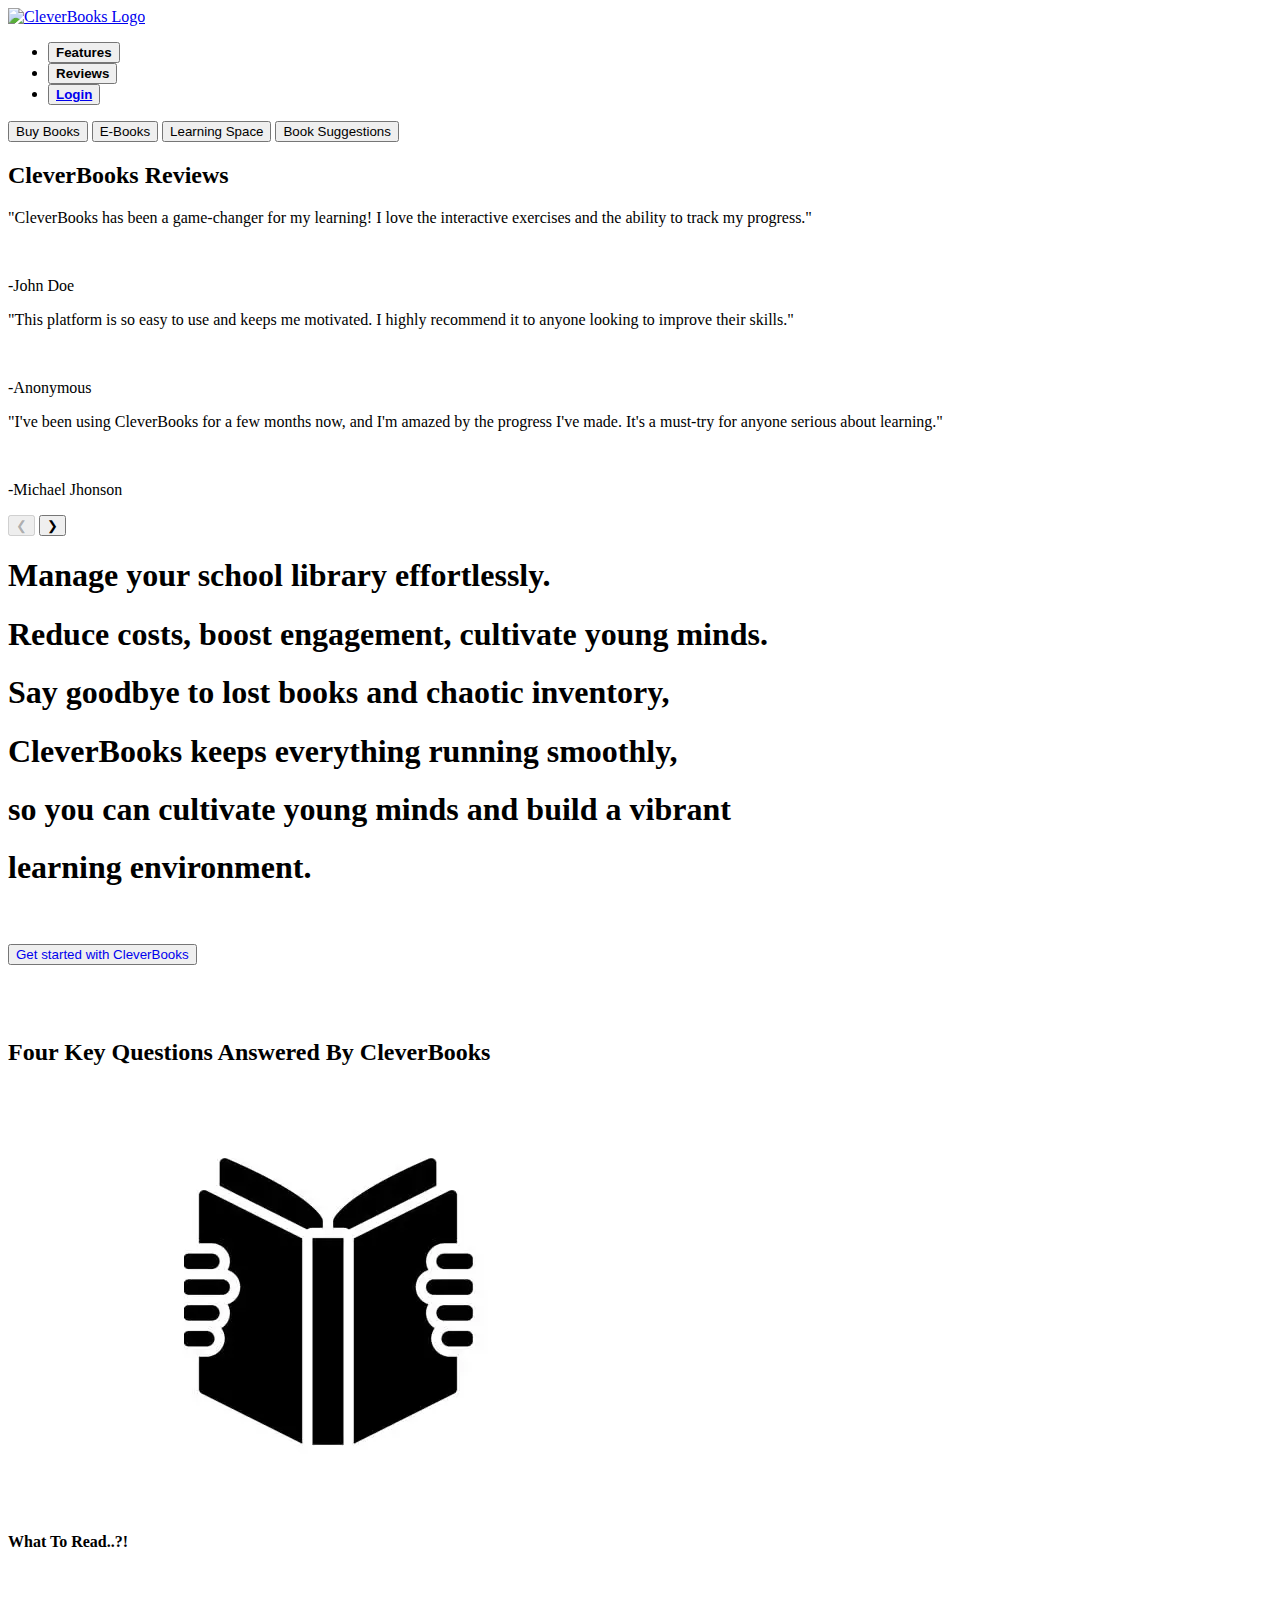
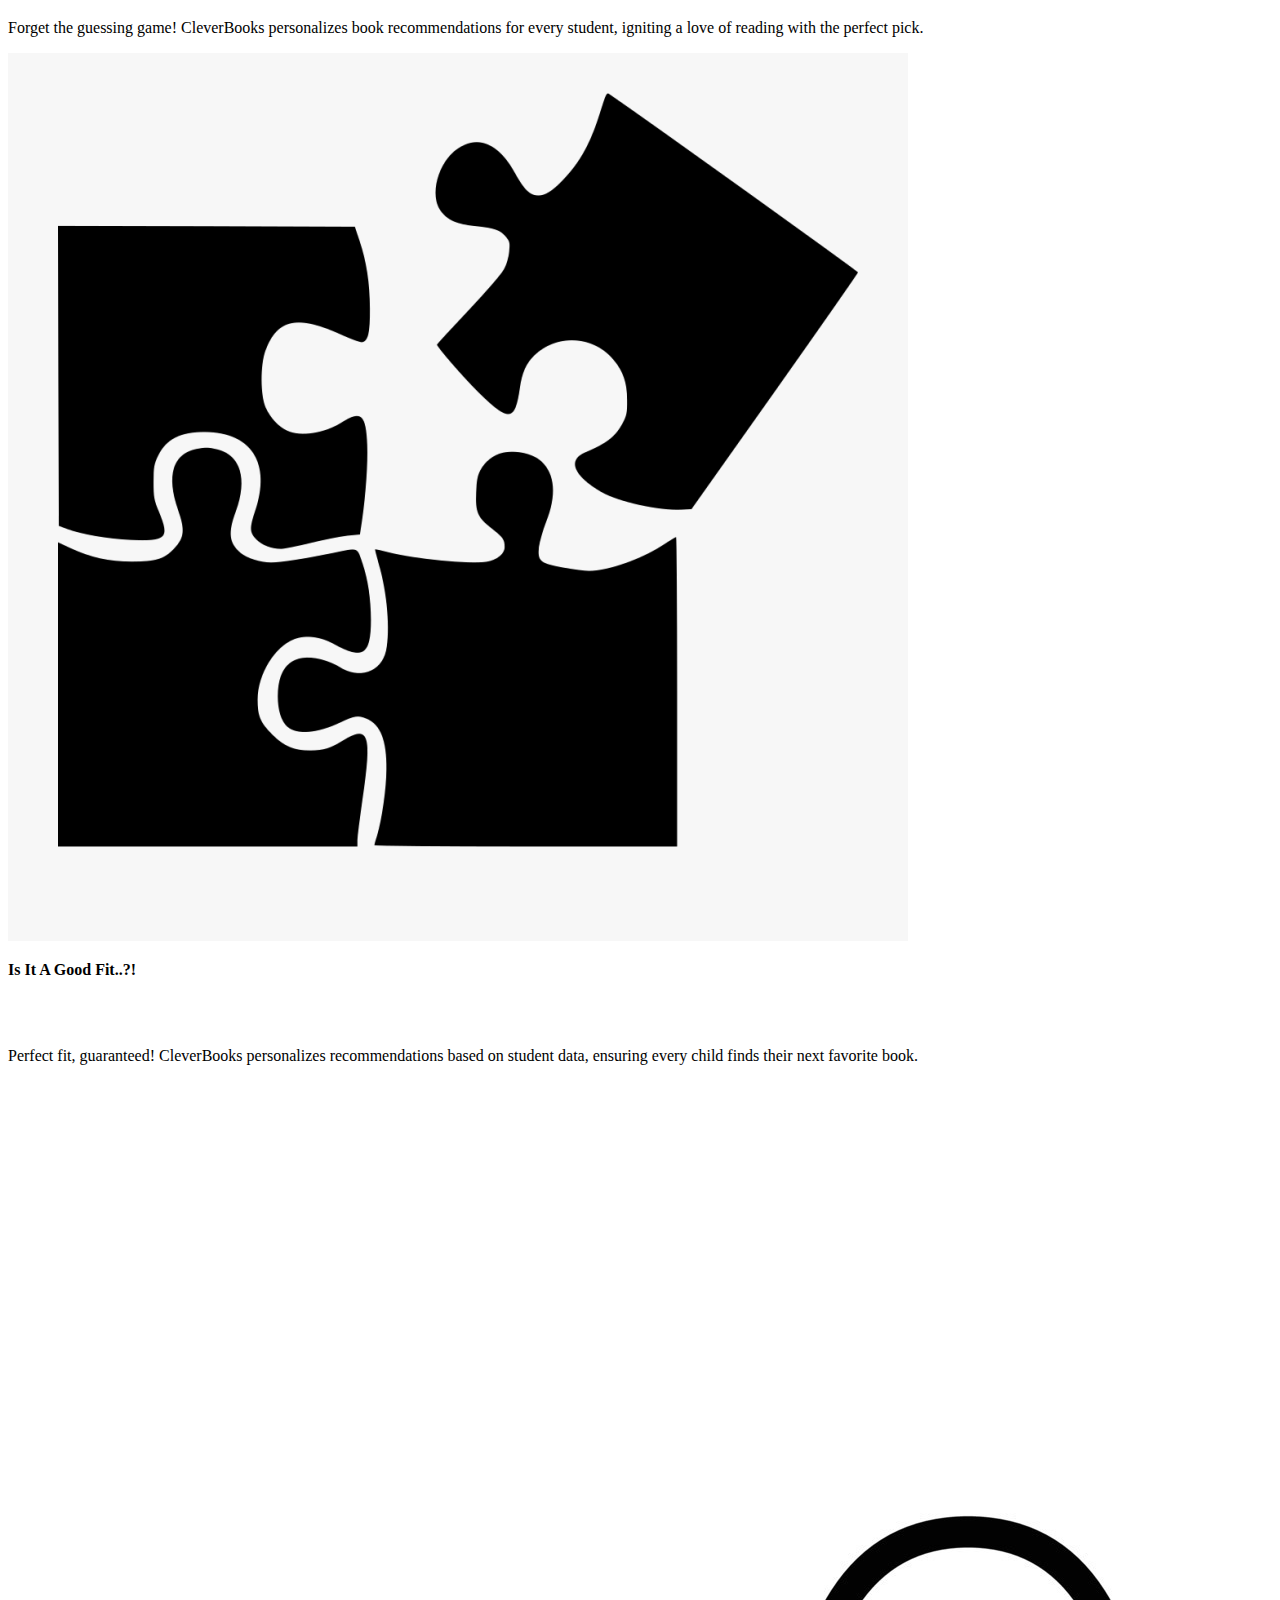
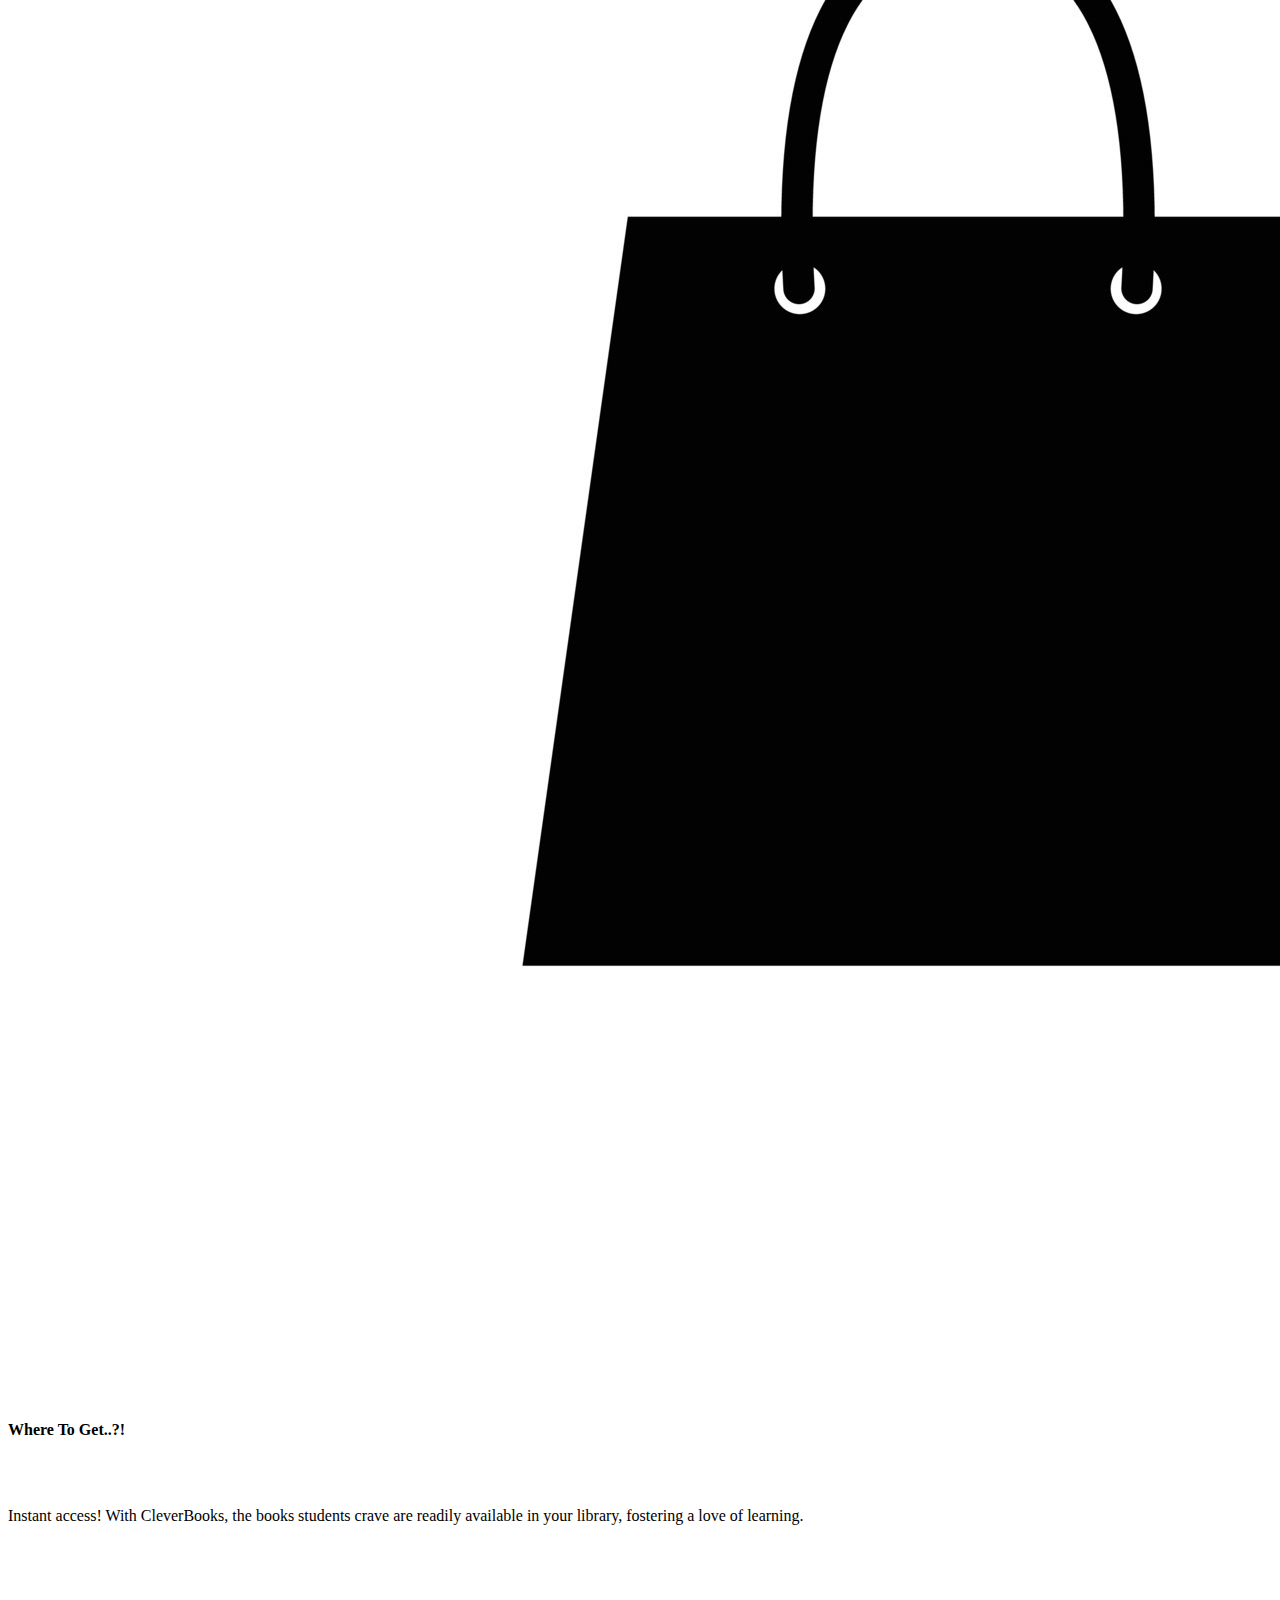
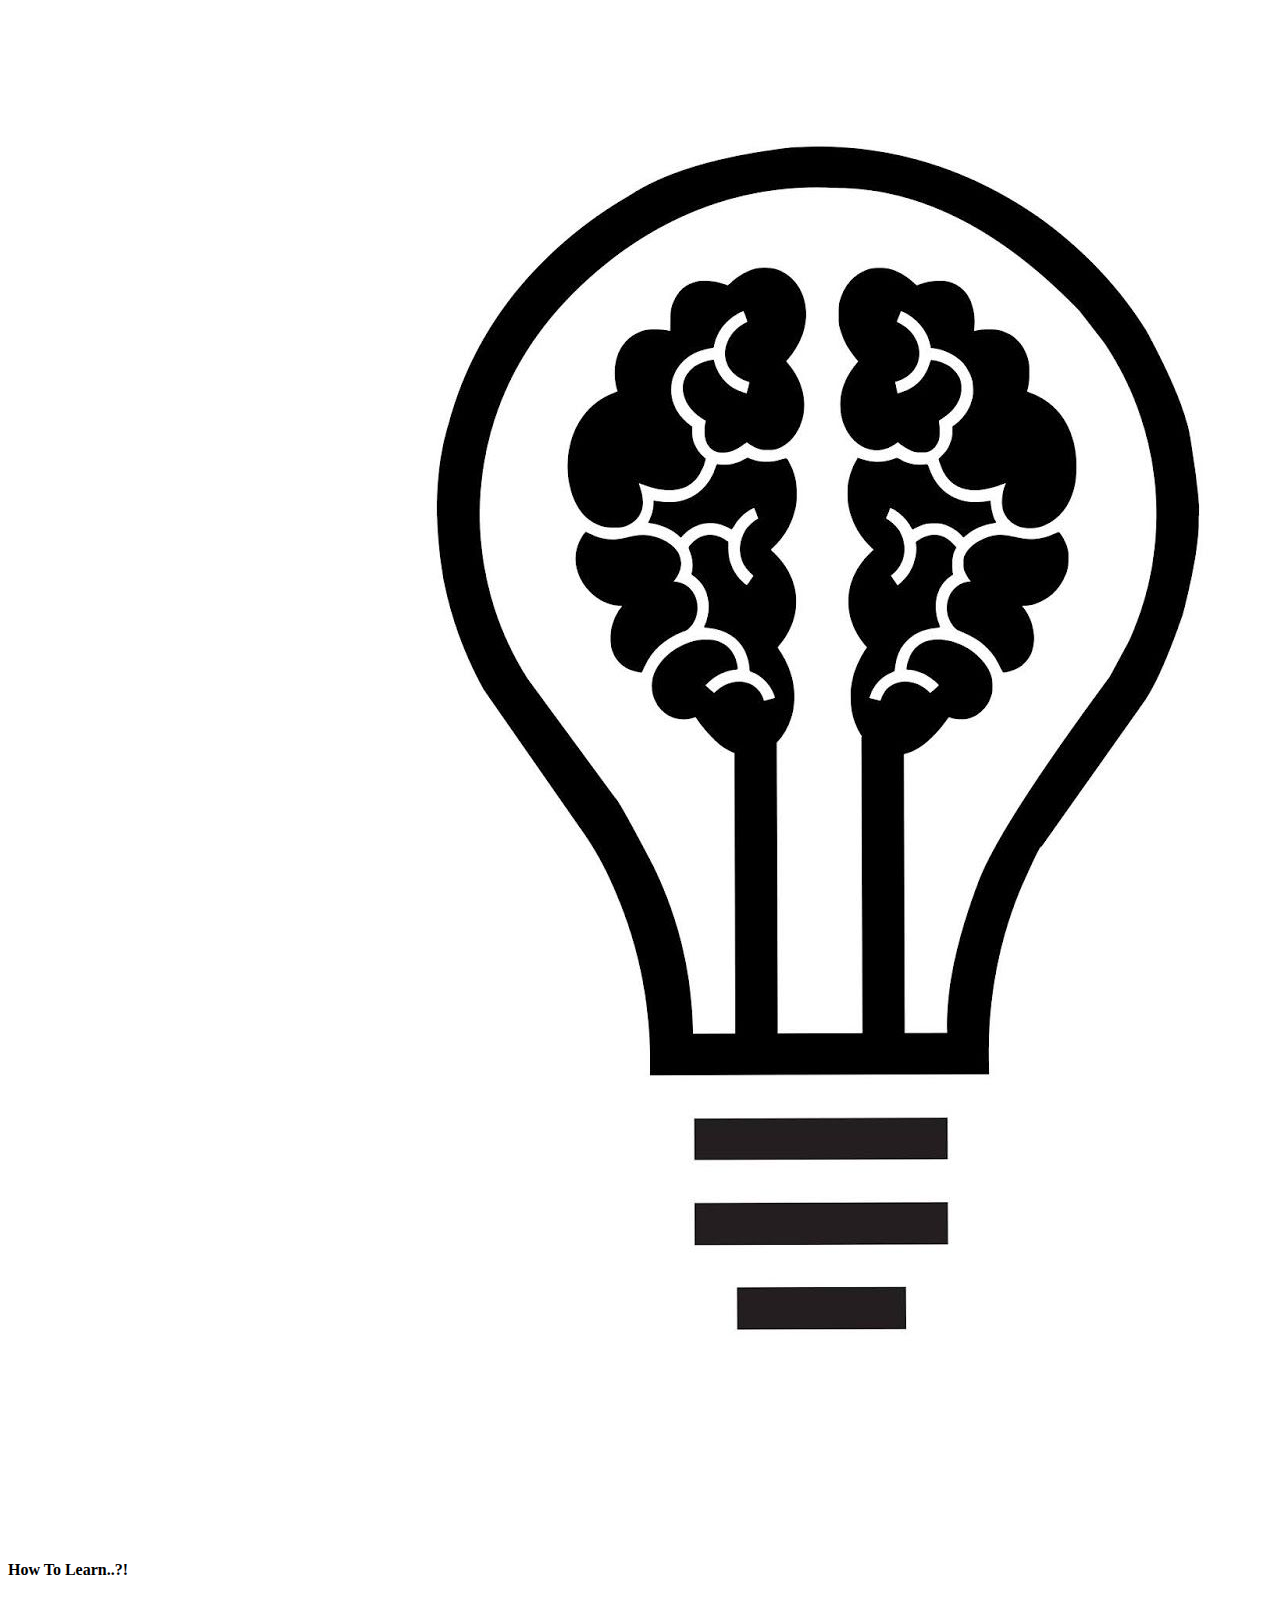
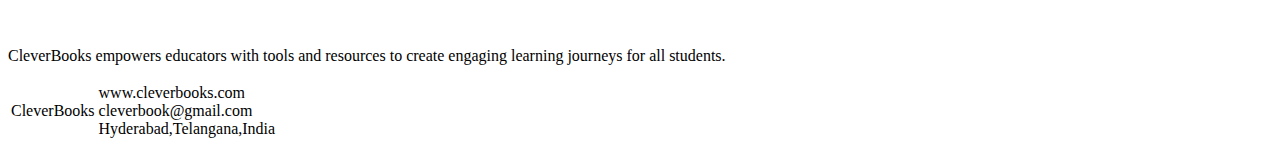
==== index.html @ 7f434627 "test" ====
<!DOCTYPE html>
<html lang="en">
<head>
    <meta charset="UTF-8">
    <meta name="viewport" content="width=device-width, initial-scale=1.0">
    <title>CleverBooks</title>
    <link rel="stylesheet" href="styles.css">
</head>
<body>
    <!-- Header Section -->
    <div class="background page page1">
        <header class="header">
            <div class="container">
                <div class="logo">
                    <a href="index.html"> <img src="logo.png" alt="CleverBooks Logo"></a>
                </div>
                <nav class="nav">
                    <ul>
                        <li><button class="pushbar-toggle" id="pushbar-toggle">
                            <b>Features</b>
                        </button></li>
                        <li><button class="Review-toggle" id="Review-toggle" type="button">
                            <b>Reviews</b>
                        </button></li>
                        <li><button class="login1"><a href="login.html"><b>Login</b></a></button></li>
                    </ul>
                </nav>
            </div>
        </header>
    

    <!-- Pushbar Section -->
    <div class="pushbar" id="pushbar">
        <div class="pushbar-toggle-row">  
            <button class="pushbar-option">
                <span>Buy Books</span>
            </button>
            <button class="pushbar-option">
                <span>E-Books</span>
            </button>
            <button class="pushbar-option">
                <span>Learning Space</span>
            </button>
            <button class="pushbar-option">
                <span>Book Suggestions</span>
            </button>
        </div>
    </div>

    <!-- Reviews Section -->
    <div class="review-container" id="review-container">
        <h2 class="review_head">CleverBooks Reviews</h2>
        <div class="review-wrapper">
            <div class="review active">
                <p>"CleverBooks has been a game-changer for my learning! I love the interactive exercises and the ability to track my progress."</p><br>
                <p class="reviewer">-John Doe</p>
            </div>
            <div class="review">
                <p>"This platform is so easy to use and keeps me motivated. I highly recommend it to anyone looking to improve their skills."</p><br>
                <p class="reviewer">-Anonymous</p>
            </div>
            <div class="review">
                <p>"I've been using CleverBooks for a few months now, and I'm amazed by the progress I've made. It's a must-try for anyone serious about learning."</p><br>
                <p class="reviewer">-Michael Jhonson</p>
            </div>
        </div>
        <div class="navigation-buttons">
            <button id="prevBtn">❮</button>
            <button id="nextBtn">❯</button>
        </div>
    </div>

    <!-- Rest of the Content -->
    <h1 class="tag1">Manage your school library effortlessly.</h1>
    <h1 class="tag"> Reduce costs, boost engagement, cultivate young minds.</h1>
    <h1 class="Info">Say goodbye to lost books and chaotic inventory,</h1>
    <h1 class="Info1">  CleverBooks keeps everything running smoothly, </h1>
    <h1 class="Info1">so you can cultivate young minds and build a vibrant </h1>
    <h1 class="Info1">learning environment.</h1><br><br>
    <div class="get-started-container">
        <button class="get-started-button" id="get-started-button"><a href="login.html" style="text-decoration: none;">Get started with CleverBooks</a></button>
    </div><br><br><br>
</div>
    <div class="next-section">
        <h2 class="question"><b>Four Key Questions Answered By CleverBooks</b></h2>
        <div class="answer-container">
            <div class="answer-box">
                <img src="What_to_read.webp" >
                <p><b>What To Read..?!</b></p><br><br>
                <p>Forget the guessing game! CleverBooks 
                    personalizes book recommendations for 
                    every student, igniting a love of reading 
                    with the perfect pick.</p>
            </div>
            <div class="answer-box">
                <img src="Good_fit.png" >
              <p><b>Is It A Good Fit..?!</b></p><br><br>
              <p>Perfect fit, guaranteed! CleverBooks 
                personalizes recommendations based on 
                student data, ensuring every child finds 
                their next favorite book.</p>
            </div>
            <div class="answer-box">
                <img src="Where.jpg" >
              <p><b>Where To Get..?!</b></p><br><br>
              <p>Instant access! With CleverBooks, the books 
                students crave are readily available in your 
                library, fostering a love of learning.</p>
            </div>
            <div class="answer-box">
                <img src="Learn.jpg" >
              <p><b>How To Learn..?!</b></p><br><br>
              <p>CleverBooks empowers educators with tools and 
                resources to create engaging learning journeys 
                for all students.</p>
            </div>
        </div>
    </div>
<div class="footer_section">
    <table class="footer">
        <tr class="footer1">
            <td class="foot1">CleverBooks</td>
            <td class="foot2">www.cleverbooks.com<br>cleverbook@gmail.com<br>Hyderabad,Telangana,India</td>
        </tr>
    </table>
</div>
    
    <script src="Script.js"></script>
</body>
</html>
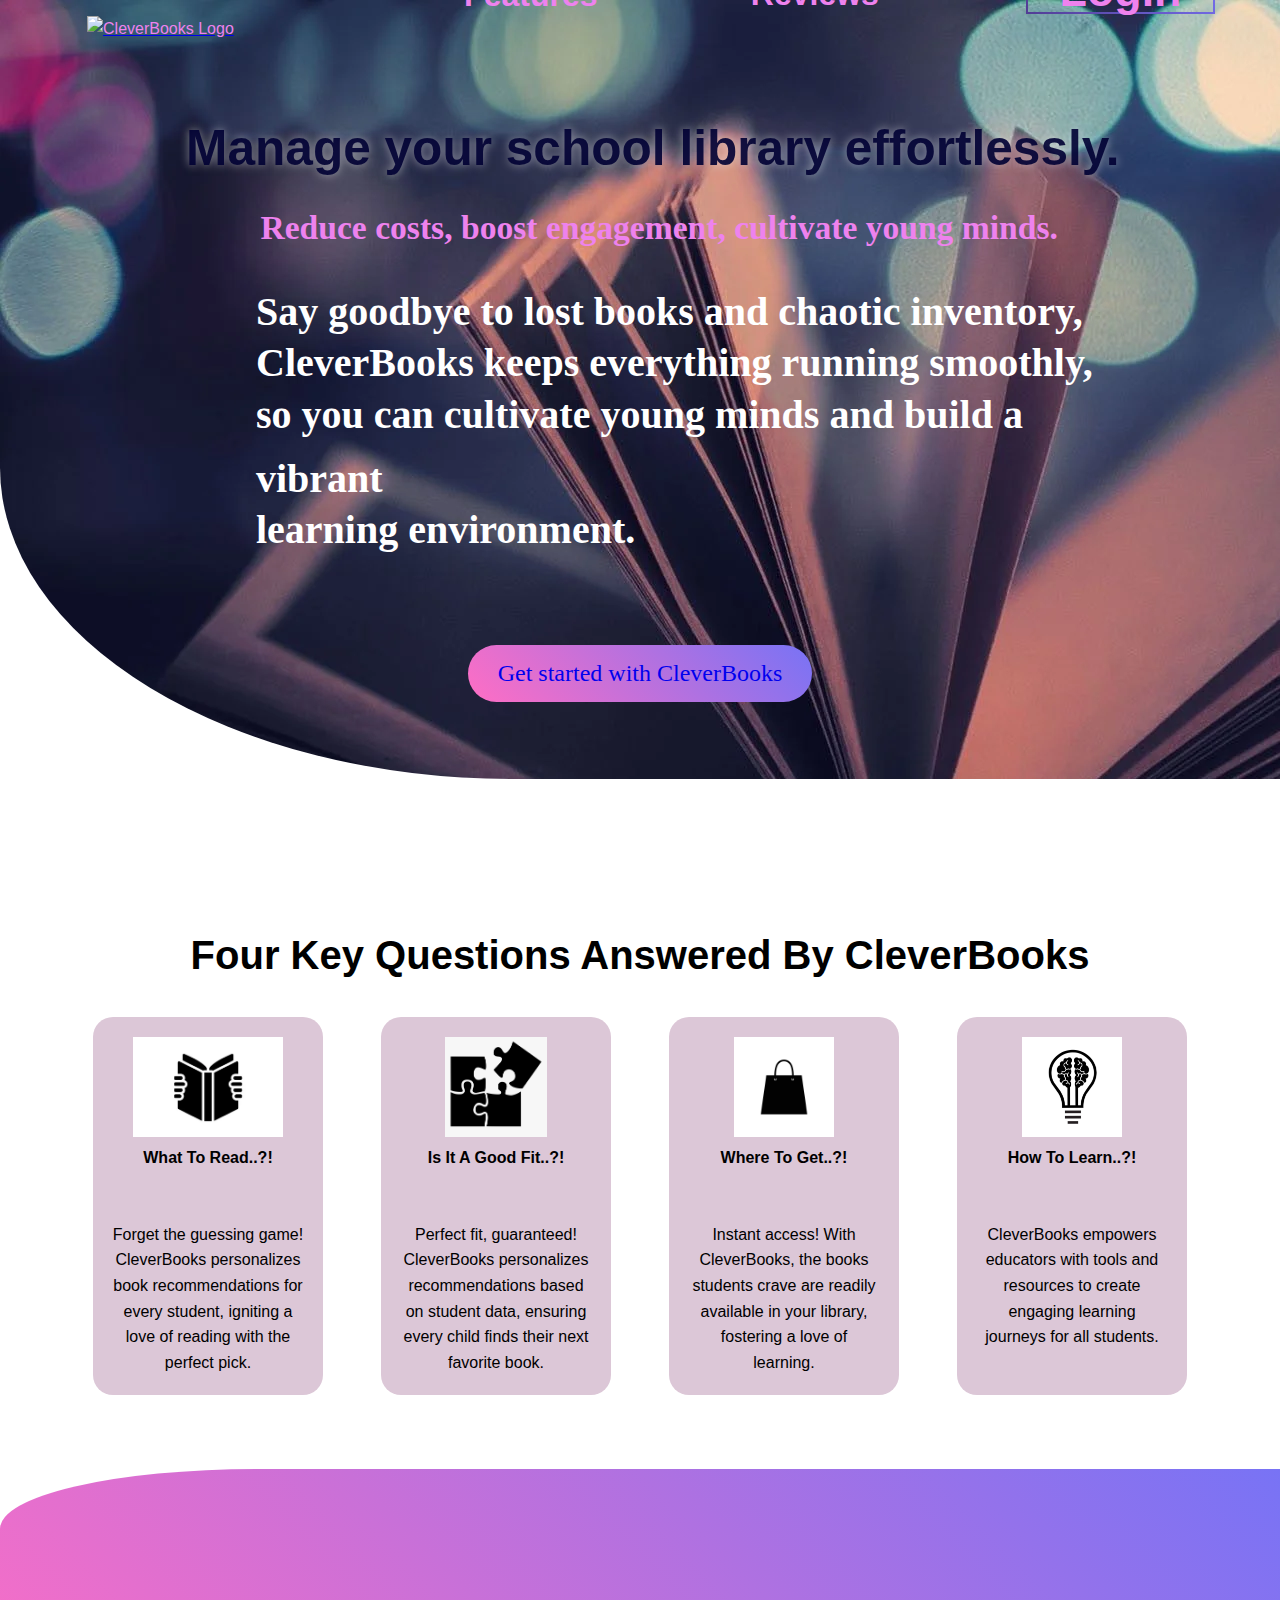
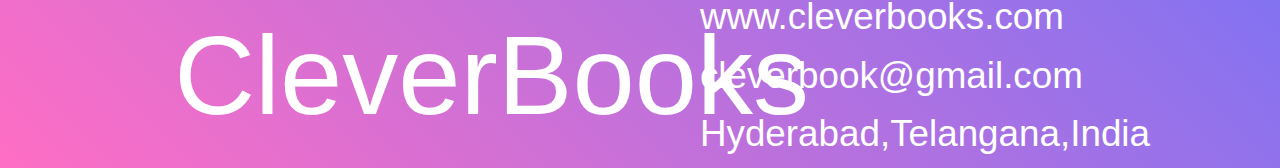
==== commit 7e0cb85d: "Update index.html" ====
--- a/index.html
+++ b/index.html
@@ -4,7 +4,7 @@
     <meta charset="UTF-8">
     <meta name="viewport" content="width=device-width, initial-scale=1.0">
     <title>CleverBooks</title>
-    <link rel="stylesheet" href="styles.css">
+    <link rel="stylesheet" href="Styles.css">
 </head>
 <body>
     <!-- Header Section -->
--- a/Styles.css
+++ b/Styles.css
@@ -0,0 +1,795 @@
+
+
+
+* {
+    margin: 0;
+    padding: 0;
+    box-sizing: border-box;
+}
+
+
+
+
+body {
+    font-family: Arial, sans-serif;
+    line-height: 1.6;
+    color: #fff;
+
+    border-radius: 20px;
+    background-size: cover;
+    background-repeat: no-repeat;
+    height: 100vh;
+    max-height: 100%;
+
+}
+.background{
+    border-bottom-left-radius: 40%;
+    background-image: url('background.webp');
+
+}
+
+.container {
+    width: 80%;
+    margin: 0 auto;
+    padding: 0;
+    
+}
+header{
+    transition: opacity 0.3s ease-in-out;
+}
+
+.header {
+    color: red;
+    padding: 1rem 0;
+    border-radius: 50%;
+}
+
+.header .logo img {
+    max-height: 100%;
+    max-width: 100%;
+    display: flex;
+    cursor: pointer;
+    margin-left: -4%;
+    color: violet;
+}
+
+.header .nav ul {
+    list-style: none;
+    display: flex;
+    justify-content: flex-end;
+}
+
+.header .nav ul li {
+    margin-left: 15%;
+    margin-top: -7%;
+}
+
+.pushbar-toggle, .Review-toggle{
+    border: transparent;
+    background-color: transparent;
+    color: violet;
+    text-decoration: none;
+    padding: 5%;
+    border-radius: 50%;
+    transition: color 0.3s;
+    font-family: 'Ink Free', sans-serif;
+    font-size: 200%;
+    cursor: pointer;
+}
+
+
+
+.pushbar {
+    display: none; /* Initially hidden */
+     /* Pushbar positioning */
+     /* Pushbar height */
+    background-color: aqua; /* Optional background overlay */
+    margin-top: -10%;
+    position: fixed; /* Set toggle position to absolute */
+    top: 50%; /* Center vertically within tagline */
+    left: 50%; /* Center horizontally within tagline */
+    transform: translate(-50%, -20%);
+    width: 100%;
+    align-items: center;
+    height: 16%;
+    z-index: 1000;
+    transition: tranform 0.3s ease-in-out;
+  }
+  .review-container {
+    position: relative;
+    background-color: transparent;
+    background-size: cover;
+    background-position: center;
+    border-radius: 10px;
+    padding: 1%;
+    box-shadow: 0 0 10px rgba(0, 0, 0, 0.1);
+    display: none;
+    transition: transform 0.5s ease-in-out;
+    max-width: 100%;
+    margin: 0 auto;
+    width: 80%;
+    margin-left: 10%;
+    z-index: 1001;
+    overflow: hidden;
+  }
+
+  .review-container.active {
+    display: flex;
+    flex-direction: column; /* Show review container when it has the 'active' class */
+    z-index: 1001;
+}
+
+  .pushbar.open {
+    display: block; /* Show pushbar when it has the 'open' class */
+    box-shadow: 0 0 10px 5px rgba(255, 255, 255, 0.7);
+  }
+  .header .nav ul li:hover .pushbar-toggle {
+    /* Define glow effect for hover state of navigation item */
+    box-shadow: 0 0 10px 5px rgba(255, 255, 255, 0.7);
+    
+    /* Adjust the color, size, and other properties as needed */
+}
+
+.header .nav ul li:hover .Review-toggle {
+    /* Define glow effect for hover state of navigation item */
+    box-shadow: 0 0 10px 5px rgba(255, 255, 255, 0.7);
+    
+    /* Adjust the color, size, and other properties as needed */
+}
+.pushbar-toggle-row{
+    display: flex; /* Allow buttons to be placed in a single line */
+  justify-content: space-between; /* Distribute buttons evenly */
+ 
+}
+
+  
+  .pushbar-option {
+    display: flex; /* Allow for centering elements within the button */
+    align-items: center; /* Align content vertically within the button */
+    justify-content: center; /* Align content horizontally within the button */
+     /* Make each button occupy full width */
+     /* Remove default button border */
+    background-color: transparent; /* Remove default button background */
+     /* Remove default button padding */
+    cursor: pointer; /* Indicate interactivity on hover */
+    
+    margin-top: 0%;
+    border-color: transparent ;
+    background: linear-gradient(45deg, #ff6ec4, #7873f5);
+    width: 25%;
+    font-size: 300%; /* Adjust text size */
+  font-family: Arial, sans-serif; /* Change font family to Arial */
+  padding: 8px 15px; 
+  transition: background 0.3s ease, box-shadow 0.3s ease;
+}
+.pushbar-option:hover {
+    box-shadow: 0 0 10px 5px rgba(255, 255, 255, 0.7); /* Add hover effect with box-shadow */
+  }
+
+  .pushbar-toggle .pushbar-toggle-row  button .pushbar-option {
+    /* Define glow effect for hover state of navigation item */
+    box-shadow: 0 0 10px 5px rgba(255, 255, 255, 0.7);
+    /* Adjust the color, size, and other properties as needed */
+
+}
+  
+ 
+  
+  .pushbar-option span {
+    margin-left: 10px; /* Add a margin to separate the icon from the text */
+  }
+  
+/* Existing styles */
+
+.hidden {
+    display: none !important;
+  }
+  
+  
+  
+  
+.header .nav ul li a {
+    color: violet;
+    text-decoration: none;
+    padding: 5%;
+    border-radius: 50%;
+    transition: color 0.3s;
+    font-family: 'Ink Free', sans-serif;
+    font-size: 200%;
+}
+
+.header .nav ul li:hover a {
+    /* Define glow effect for hover state of navigation item */
+    box-shadow: 0 0 10px 5px rgba(255, 255, 255, 0.7);
+    /* Adjust the color, size, and other properties as needed */
+}
+
+
+
+.tag1 {
+    font-size: 310%;
+    font-family:'Gill Sans', 'Gill Sans MT', Calibri, 'Trebuchet MS', sans-serif;
+    text-align: center;
+    margin-top: 4%;
+    margin-left: 2%;
+    animation: shine 2s infinite linear;
+    text-shadow: 0 0 10px rgba(255, 255, 255, 0.5);
+    color: rgba(0, 0, 51, 0.9);
+    position: relative; /* Set tagline position to relative */
+    
+}
+
+.tag {
+    font-size: 210%;
+    font-family: 'Great Vibes', cursive;
+    text-align: center;
+    margin-top: 1%;
+    margin-left: 3%;
+    color: violet;
+    position: relative; /* Set tagline position to relative */
+    
+  
+}
+
+
+
+
+@keyframes shine {
+    0% {
+        text-shadow: 0 0 10px rgba(255, 255, 255, 0.5);
+    }
+    50% {
+        text-shadow: 0 0 30px rgba(255, 255, 255, 1);
+    }
+    100% {
+        text-shadow: 0 0 10px rgba(255, 255, 255, 0.5);
+    }
+}
+
+.Info {
+    font-size: 250%;
+    font-family: 'Times New Roman', Times, serif;
+    margin-left: 20%;
+    margin-top: 2%;
+    margin-right: 10%;
+    position: relative; /* Set tagline position to relative */
+  
+}
+
+.Info1 {
+    font-size: 250%;
+    font-family: 'Times New Roman', Times, serif;
+    margin-left: 20%;
+    margin-top: -1%;
+    margin-right: 10%;
+    position: relative; /* Set tagline position to relative */
+}
+
+.login1 {
+    background: none;
+    border: 1% solid;
+    border-image-slice: 1;
+    border-width: 2px;
+    border-image-source: linear-gradient(45deg, #523d95, #7873f5);
+    color: rgb(166, 37, 166);
+    background-clip: text;
+    -webkit-background-clip: text;
+    font-size: 140%;
+    
+    text-align: center;
+    text-decoration: none;
+    display: inline-block;
+    cursor: pointer;
+    border-radius: 30%;
+    transition: all 0.3s ease;
+    margin-top: -5%;
+    font-family: Cambria, Cochin, Georgia, Times, 'Times New Roman', serif;
+    height: 70%;
+    width: 150%;
+}
+
+.login1:hover {
+    background: linear-gradient(45deg, #16093f, #7873f5);
+    color: white;
+    border-radius: 10%;
+}
+
+.login1:active {
+    background: linear-gradient(45deg, #ff6ec4, #7873f5);
+    color: white;
+    transform: translateY(2px);
+    border-radius: 10%;
+}
+
+.get-started-container {
+    margin-top: 2rem;
+    display: flex;
+    justify-content: center;
+    width: 100%;
+    text-decoration: none;
+}
+
+.get-started-button {
+    background: linear-gradient(45deg, #ff6ec4, #7873f5);
+    border: none;
+    color: white;
+    padding: 15px 30px;
+    text-align: center;
+    text-decoration: none; /* Remove underline */
+    display: inline-block;
+    font-size: 16px;
+    border-radius: 50px;
+    cursor: pointer;
+    transition: background 0.3s ease;
+    font-family: Cambria, Cochin, Georgia, Times, 'Times New Roman', serif;
+    font-size: 150%;
+}
+
+.get-started-button:hover {
+    background: linear-gradient(45deg, #7873f5, #ff6ec4);
+}
+
+
+.next-section {
+    background-color: white;
+    color: black;
+    padding: 5% 5%;
+}
+
+.question {
+    text-align: center;
+    margin-top: 7%;
+    font-size: 250%;
+}
+
+.answer-container {
+    display: flex;
+    flex-wrap: wrap;
+    justify-content: space-around;
+    margin-top: 20px;
+  }
+
+  .answer-box {
+    width: 20%;
+    background-color: #dcc7d7;
+    padding: 20px;
+    border-radius: 20px;
+    text-align: center;
+    margin: 10px;
+    
+    
+  }
+  .answer-box img{
+    height:100px;
+  }
+
+  /* Style your header and other elements as needed */
+
+
+  /*REVIEW*/
+
+
+
+  
+  .review-wrapper {
+    display: flex;
+    transition: transform 0.5s ease-in-out;
+  }
+  
+  .review {
+    flex-shrink: 0;
+    width: 100%;
+    padding: 3% 5% 5% 5%;
+    background-color: rgba(186, 156, 194, 0.793);
+    border-radius: 5px;
+    visibility: hidden;
+    opacity: 0;
+    transition: visibility 0.5s , opacity 0.5s;
+    color: black;
+    font-size: 300%;
+    font-family:'Times New Roman', Times, serif;
+    min-width: 100%;
+    margin-top: 0%;
+    
+  }
+  .review_head{
+    text-align: center;
+    font-size: 270%;
+    margin-top: -2%;
+    font-family:Georgia, 'Times New Roman', Times, serif;
+    font-style:italic;
+    color: rgb(135, 161, 89);
+    animation: shine 2s infinite linear;
+  }
+  
+  .review.active {
+    visibility: visible;
+    opacity: 1;
+  }
+  
+  #prevBtn, #nextBtn {
+    position: absolute;
+    top: 50%;
+    transform: translateY(-50%);
+    background-color: rgba(158, 111, 180, 0.668);
+    border: none;
+    color: black;
+    font-family: Impact, Haettenschweiler, 'Arial Narrow Bold', sans-serif;
+    font-size: 200%;
+    padding: 10px;
+    cursor: pointer;
+    height: 25%;
+    margin-top: 6%;
+  }
+  
+  #prevBtn {
+    left: 2%;
+    height: 83%;
+    margin-top: 1%;
+  }
+  
+  #nextBtn {
+    right: 2%;
+    height: 83%;
+    margin-top: 1%;
+  }
+  .navigation-buttons {
+    display: flex;
+    justify-content: space-between; /* Space buttons evenly within container */
+    margin-top: 20px; /* Add some space above the buttons */
+  }
+
+  button:disabled{
+    opacity: 0.5;
+    cursor: not-allowed;
+  }
+  
+  .navigation-buttons button {
+    background-color: #ddd; /* Light gray background */
+    border: none;
+    padding: 10px 15px; /* Add some padding for better click target */
+    border-radius: 5px; /* Rounded corners for a smoother look */
+    cursor: pointer; /* Indicate clickable behavior */
+    transition: background-color 0.2s ease; /* Add a smooth hover effect */
+  }
+  
+  .navigation-buttons button:hover {
+    background-color: #ccc; /* Change background color slightly on hover */
+  }
+  
+  
+  .reviewer {
+    text-align: center;
+    font-style: italic;
+  }
+
+  *,
+*::before,
+*::after {
+	box-sizing: border-box;
+}
+
+.log {
+	margin: 0;
+
+	background-image: url(background.webp);
+    
+}
+
+.forms-section {
+    background-image: url(background.webp);
+	display: flex;
+	flex-direction: column;
+	justify-content: center;
+	align-items: center;
+    border-bottom-left-radius: 10%;
+    border-bottom-right-radius: 10%;
+}
+
+
+
+.forms {
+	display: flex;
+	align-items: flex-start;
+	margin-top: 30px;
+}
+
+.form-wrapper {
+	animation: hideLayer .3s ease-out forwards;
+}
+
+.form-wrapper.is-active {
+	animation: showLayer .3s ease-in forwards;
+}
+
+@keyframes showLayer {
+	50% {
+		z-index: 1;
+	}
+	100% {
+		z-index: 1;
+	}
+}
+
+@keyframes hideLayer {
+	0% {
+		z-index: 1;
+	}
+	49.999% {
+		z-index: 1;
+	}
+}
+
+.switcher {
+	position: relative;
+	cursor: pointer;
+	display: block;
+	margin-right: auto;
+	margin-left: auto;
+	padding: 0;
+	text-transform: uppercase;
+	font-family: inherit;
+	font-size: 16px;
+	letter-spacing: .5px;
+	color: #b72626;
+	background-color: transparent;
+	border: none;
+	outline: none;
+	transform: translateX(0);
+	transition: all .3s ease-out;
+    margin-top: 20%;
+}
+
+.form-wrapper.is-active .switcher-login {
+	color: #fff;
+	transform: translateX(90px);
+}
+
+.form-wrapper.is-active .switcher-signup {
+	color: #fff;
+	transform: translateX(-90px);
+}
+
+.underline {
+	position: absolute;
+	bottom: -5px;
+	left: 0;
+	overflow: hidden;
+	pointer-events: none;
+	width: 100%;
+	height: 2px;
+}
+
+.underline::before {
+	content: '';
+	position: absolute;
+	top: 0;
+	left: inherit;
+	display: block;
+	width: inherit;
+	height: inherit;
+	background-color: currentColor;
+	transition: transform .2s ease-out;
+}
+
+.switcher-login .underline::before {
+	transform: translateX(101%);
+}
+
+.switcher-signup .underline::before {
+	transform: translateX(-101%);
+}
+
+.form-wrapper.is-active .underline::before {
+	transform: translateX(0);
+}
+
+.form {
+	overflow: hidden;
+	min-width: 260px;
+	margin-top: 35%;
+	padding: 30px 25px;
+  border-radius: 5px;
+	transform-origin: top;
+    
+    
+}
+
+.form-login {
+	animation: hideLogin .3s ease-out forwards;
+}
+
+.form-wrapper.is-active .form-login {
+	animation: showLogin .3s ease-in forwards;
+}
+
+@keyframes showLogin {
+	0% {
+		background: #d7e7f1;
+		transform: translate(40%, 10px);
+	}
+	50% {
+		transform: translate(0, 0);
+	}
+	100% {
+		background-color: #fff;
+		transform: translate(35%, -20px);
+	}
+}
+
+@keyframes hideLogin {
+	0% {
+		background-color: #fff;
+		transform: translate(35%, -20px);
+	}
+	50% {
+		transform: translate(0, 0);
+	}
+	100% {
+		background: #d7e7f1;
+		transform: translate(40%, 10px);
+	}
+}
+
+.form-signup {
+	animation: hideSignup .3s ease-out forwards;
+}
+
+.form-wrapper.is-active .form-signup {
+	animation: showSignup .3s ease-in forwards;
+}
+
+@keyframes showSignup {
+	0% {
+		background: #d7e7f1;
+		transform: translate(-40%, 10px) scaleY(.8);
+	}
+	50% {
+		transform: translate(0, 0) scaleY(.8);
+	}
+	100% {
+		background-color: #fff;
+		transform: translate(-35%, -20px) scaleY(1);
+	}
+}
+
+@keyframes hideSignup {
+	0% {
+		background-color: #fff;
+		transform: translate(-35%, -20px) scaleY(1);
+	}
+	50% {
+		transform: translate(0, 0) scaleY(.8);
+	}
+	100% {
+		background: #d7e7f1;
+		transform: translate(-40%, 10px) scaleY(.8);
+	}
+}
+
+.form fieldset {
+	position: relative;
+	opacity: 0;
+	margin: 0;
+	padding: 0;
+	border: 0;
+	transition: all .3s ease-out;
+}
+
+.form-login fieldset {
+	transform: translateX(-50%);
+}
+
+.form-signup fieldset {
+	transform: translateX(50%);
+}
+
+.form-wrapper.is-active fieldset {
+	opacity: 1;
+	transform: translateX(0);
+	transition: opacity .4s ease-in, transform .35s ease-in;
+}
+
+.form legend {
+	position: absolute;
+	overflow: hidden;
+	width: 1px;
+	height: 1px;
+	clip: rect(0 0 0 0);
+}
+
+.input-block {
+	margin-bottom: 20px;
+}
+
+.input-block label {
+	font-size: 14px;
+  color: #a1b4b4;
+}
+
+.input-block input {
+	display: block;
+	width: 100%;
+	margin-top: 8px;
+	padding-right: 15px;
+	padding-left: 15px;
+	font-size: 16px;
+	line-height: 40px;
+	color: #3b4465;
+  background: #eef9fe;
+  border: 1px solid #cddbef;
+  border-radius: 2px;
+
+}
+
+.form [type='submit'] {
+	opacity: 0;
+	display: block;
+	min-width: 120px;
+	margin: 30px auto 10px;
+	font-size: 18px;
+	line-height: 40px;
+	border-radius: 25px;
+	border: none;
+	transition: all .3s ease-out;
+}
+
+.form-wrapper.is-active .form [type='submit'] {
+	opacity: 1;
+	transform: translateX(0);
+	transition: all .4s ease-in;
+}
+
+.btn-login {
+	color: #fbfdff;
+	background: #a7e245;
+	transform: translateX(-30%);
+    cursor: pointer;
+}
+
+.btn-signup {
+	color: #a7e245;
+	background: #fbfdff;
+	box-shadow: inset 0 0 0 2px #a7e245;
+	transform: translateX(30%);
+    cursor: pointer;
+}
+
+.footer_section{
+    background: linear-gradient(45deg, #ff6ec4, #7873f5);
+    border-top-left-radius: 20%;
+}
+
+.footer{
+    border-left: none;
+    border-top: none;
+    border-bottom: none;
+    background-color: transparent;
+    padding-right: 10%;
+    border-radius: 10%;
+}
+.foot1, .foot2{
+    width: 80%;
+    margin: 0 auto;
+    justify-content: space-between;
+    align-items: center;
+}
+
+.foot1{
+    font-family:Impact, Haettenschweiler, 'Arial Narrow Bold', sans-serif;
+    font-size: 700%;
+    padding-top: 10%;
+    padding-left: 15%;
+    border-right: 10px;
+    cursor: pointer;
+}
+
+.foot2{
+    font-size: 230%;
+    padding-top: 10%;
+    padding-right: 30%;
+    text-align: left;
+    font-family:Verdana, Geneva, Tahoma, sans-serif;
+    cursor: pointer;
+    
+}
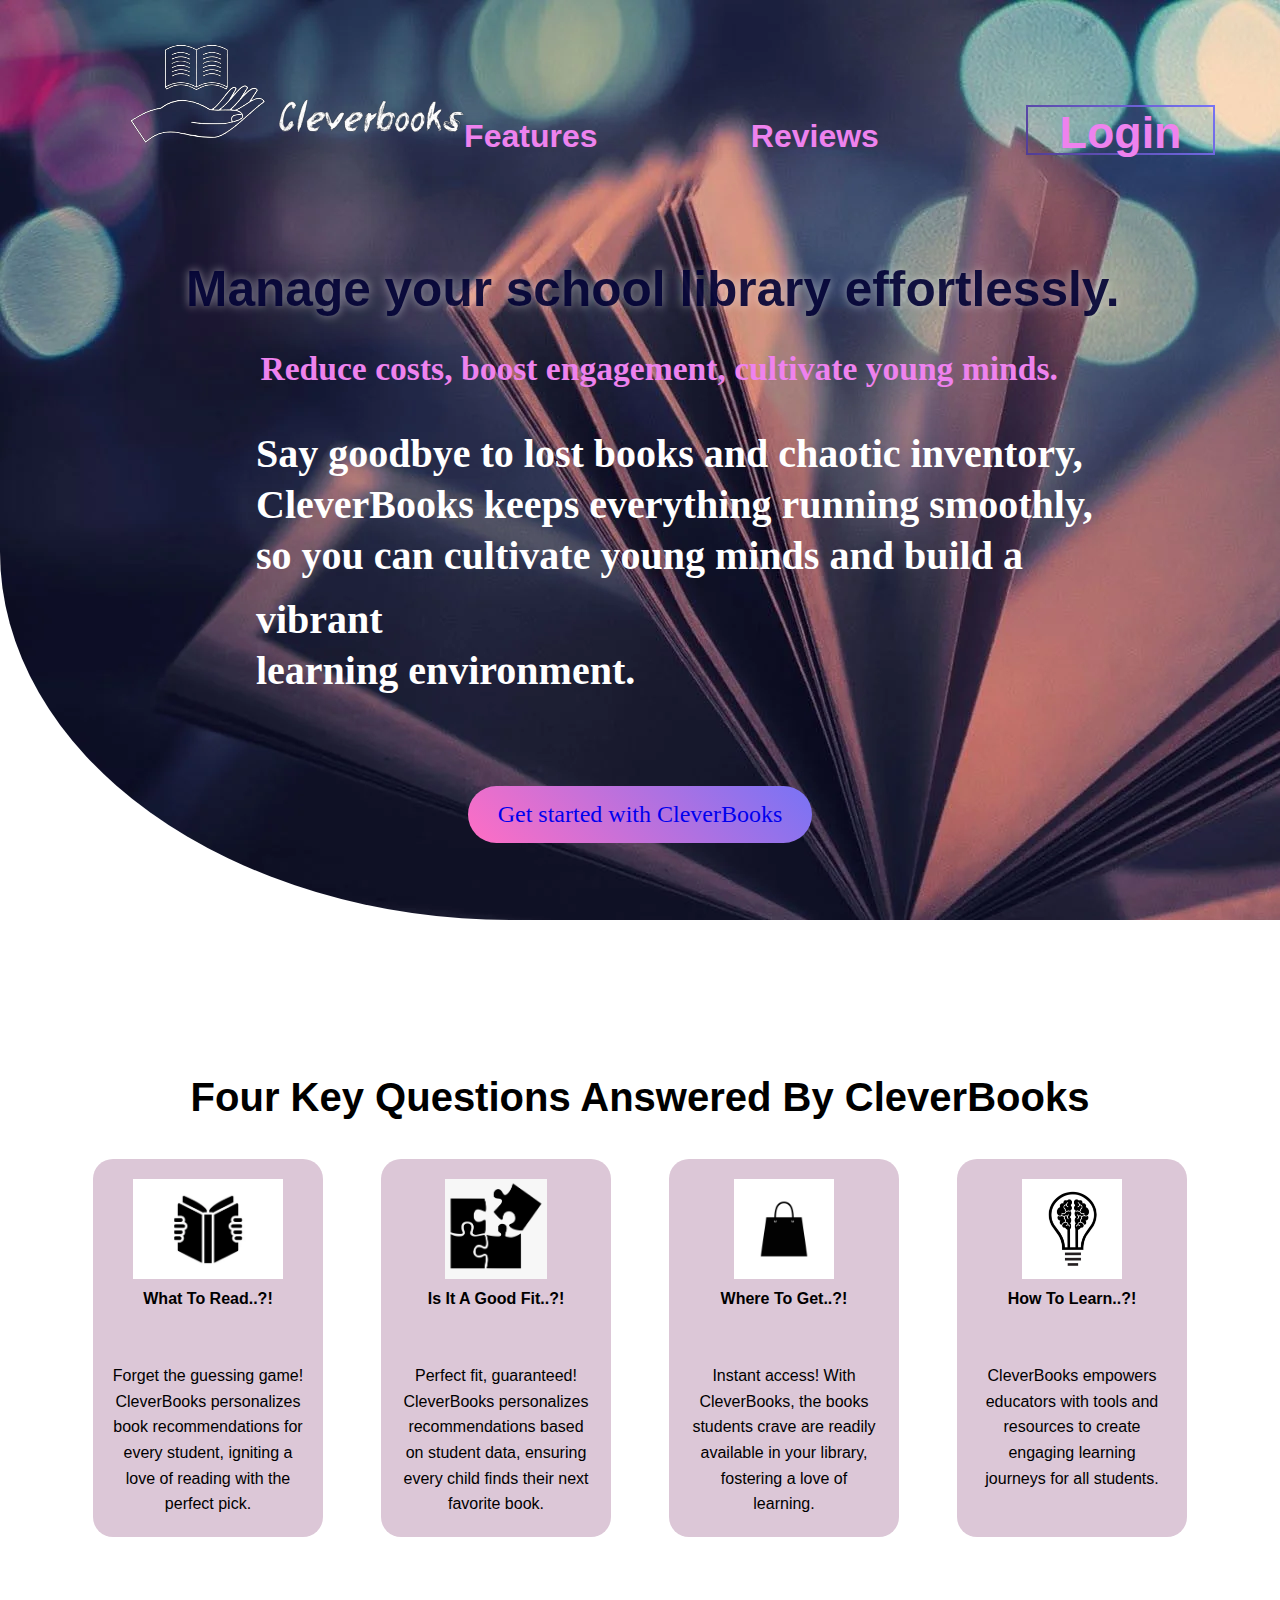
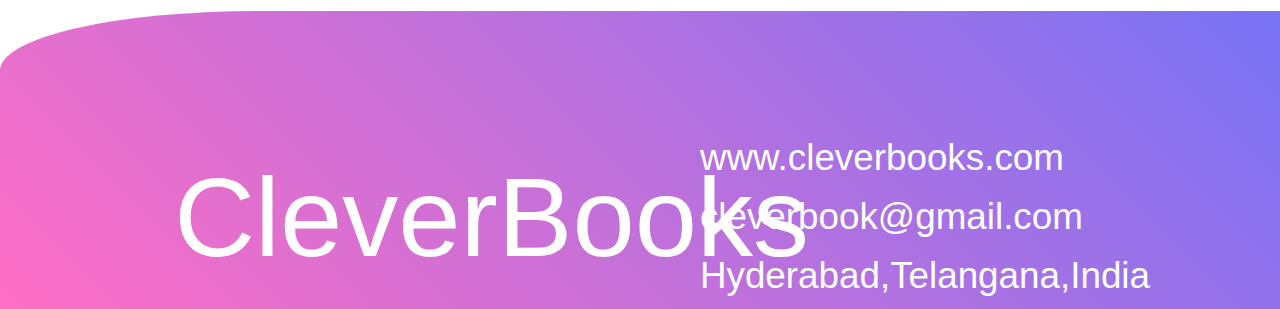
==== commit 800a8205: "Update index.html" ====
--- a/index.html
+++ b/index.html
@@ -12,7 +12,7 @@
         <header class="header">
             <div class="container">
                 <div class="logo">
-                    <a href="index.html"> <img src="logo.png" alt="CleverBooks Logo"></a>
+                    <a href="index.html"> <img src="Logo.png" alt="CleverBooks Logo"></a>
                 </div>
                 <nav class="nav">
                     <ul>
